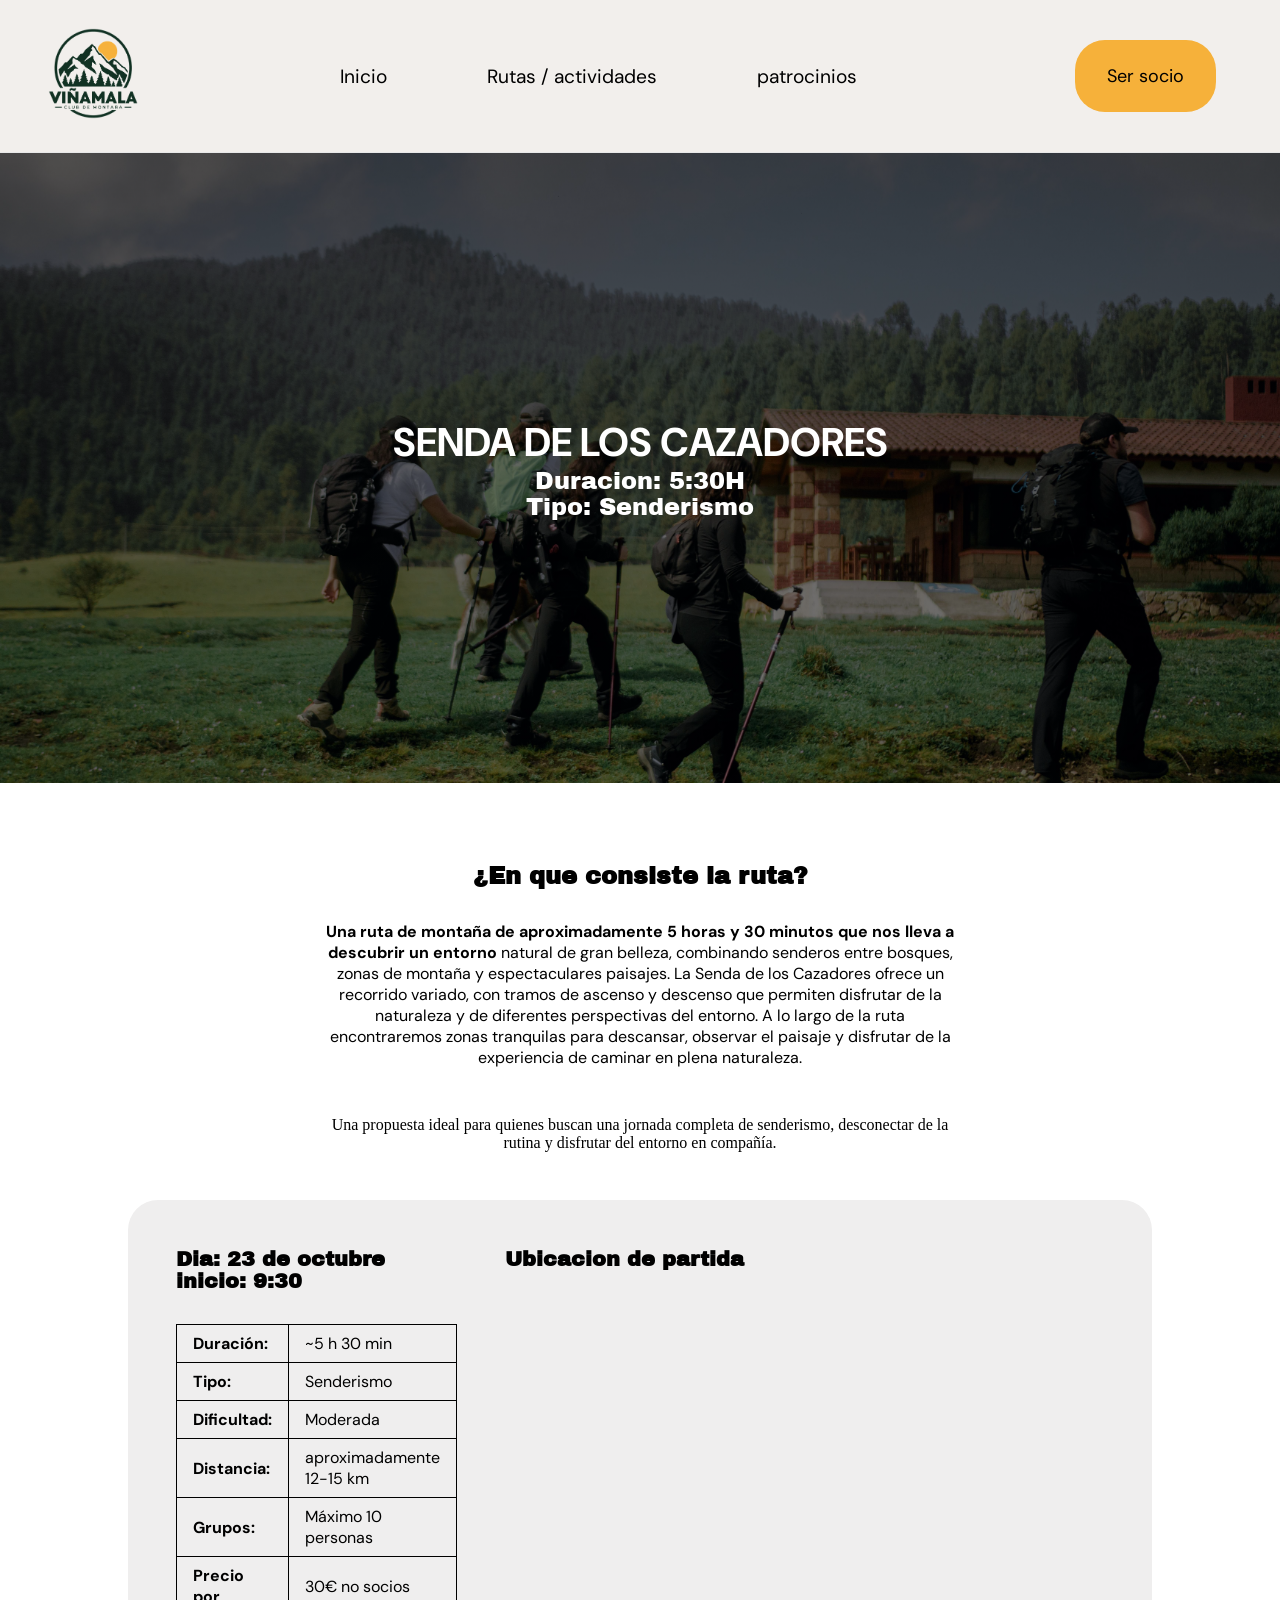
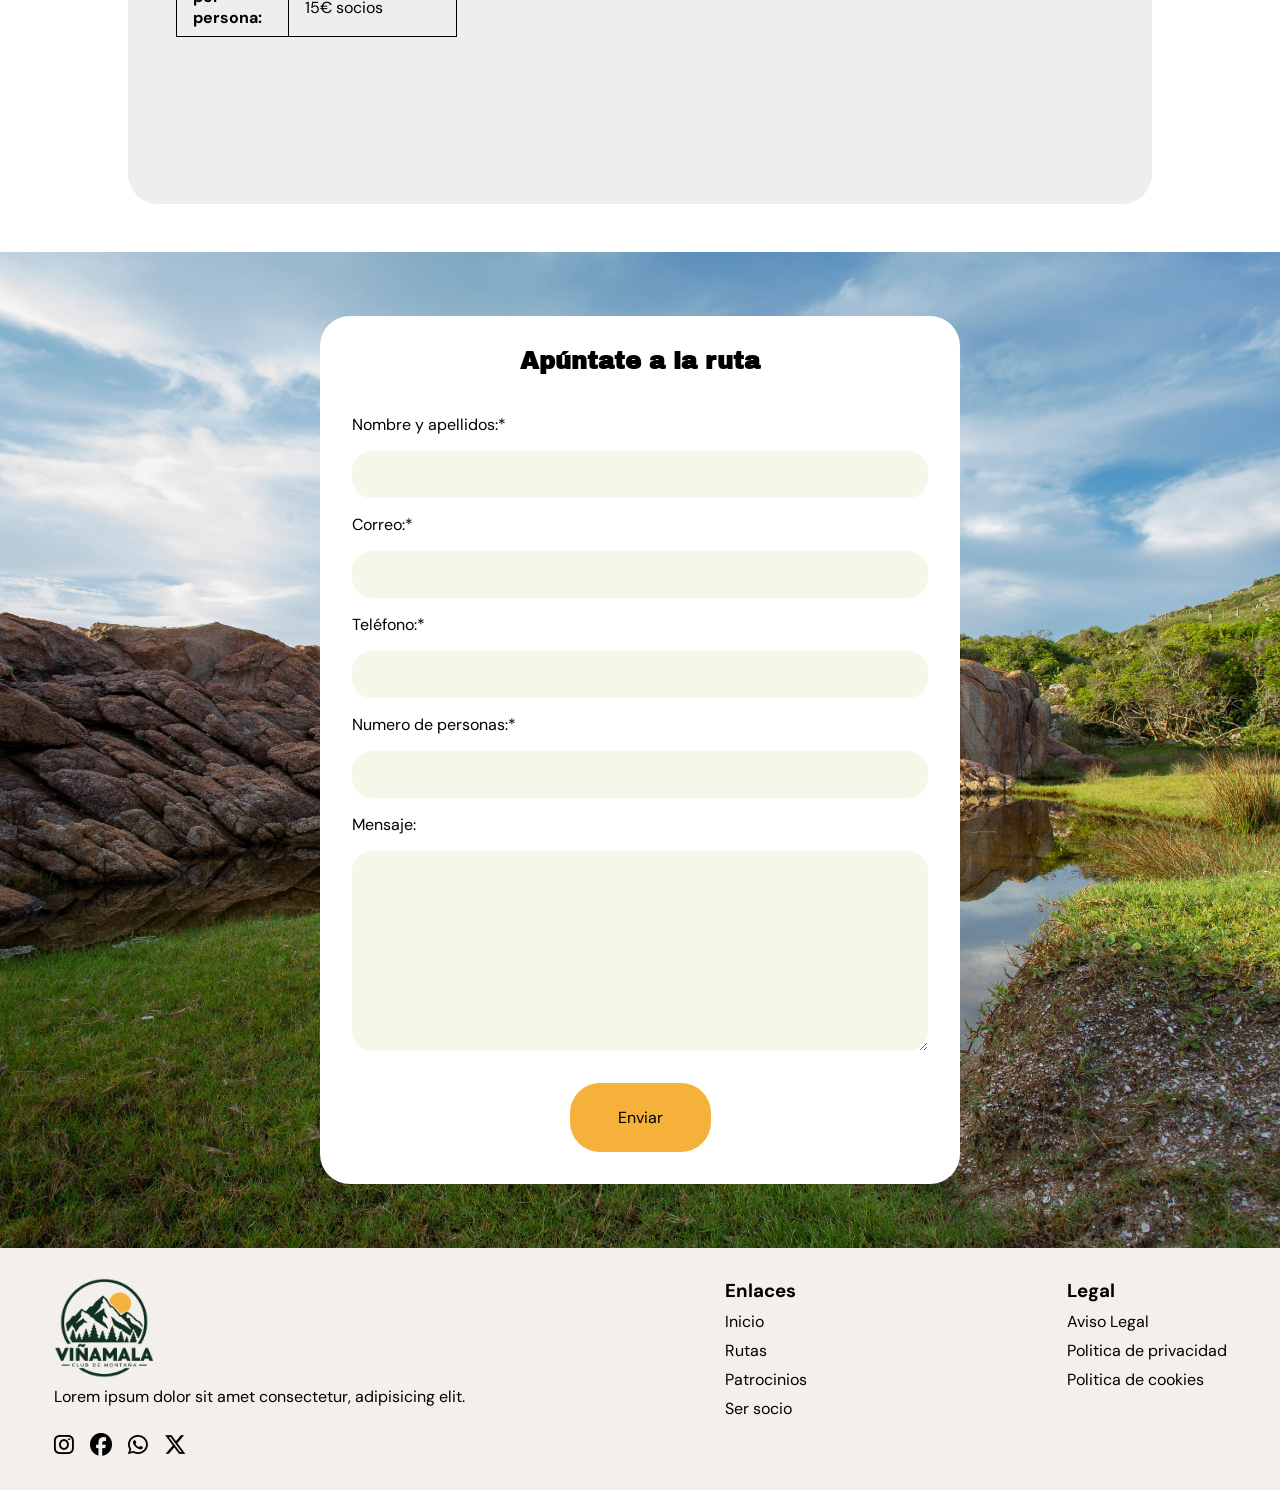
==== patrocinio.html @ 74b8d28e "version 2" ====
<!DOCTYPE html>
<html lang="es">

<head>
    <meta charset="UTF-8">
    <meta name="viewport" content="width=device-width, initial-scale=1.0">
    <link rel="stylesheet" href="/assets/css/rutademo.css">
    <link rel="stylesheet" href="/assets/css/header.css">
    <link rel="stylesheet" href="/assets/css/footer.css">
    <link rel="stylesheet" href="/assets/css/btn.css">
    <link rel="stylesheet" href="/assets/css/cards.css">
    <link rel="preconnect" href="https://fonts.googleapis.com">
    <link rel="preconnect" href="https://fonts.gstatic.com" crossorigin>
    <link
        href="https://fonts.googleapis.com/css2?family=Archivo+Black&family=DM+Sans:ital,opsz,wght@0,9..40,100..1000;1,9..40,100..1000&display=swap"
        rel="stylesheet">
    <link rel="stylesheet" href="https://cdnjs.cloudflare.com/ajax/libs/font-awesome/6.7.2/css/all.min.css">
    <title>Document</title>
</head>

<body>
     <header>
        <a href="/index.html"><img class="logo" src="/assets/img/logo_club.webp" alt="Logo del club Viñamala"></a>
        <nav>
            <a href="index.html">Inicio</a>
            <a href="">Rutas / actividades</a>
            <a href="patrocinio.html">patrocinios</a>
        </nav>
        <a class="btn1" href="socios.html">Ser socio</a>
    </header>
    <main>
        <section class="banner">
            <div class="hero">
                <h1>Senda de los Cazadores</h1>
                <p>Duracion: 5:30H</p>
                <p>Tipo: Senderismo</p>
            </div>
        </section>
        <section class="rute-sec">
            <h2>¿En que consiste la ruta?</h2>
            <div class="rute-info1">
                <p> <strong>Una ruta de montaña de aproximadamente 5 horas y 30 minutos que nos lleva a descubrir un entorno</strong>
                    natural de gran belleza, combinando senderos entre bosques, zonas de montaña y espectaculares
                    paisajes.

                    La Senda de los Cazadores ofrece un recorrido variado, con tramos de ascenso y descenso que permiten
                    disfrutar de la naturaleza y de diferentes perspectivas del entorno. A lo largo de la ruta
                    encontraremos zonas tranquilas para descansar, observar el paisaje y disfrutar de la experiencia de
                    caminar en plena naturaleza.

                    <blockquote>Una propuesta ideal para quienes buscan una jornada completa de senderismo, desconectar de la rutina
                    y disfrutar del entorno en compañía.</blockquote>
                </p>
            </div>
        </section>
        <section class="card-inmap">
            <div class="info">
                <h2>Dia: 23 de octubre <br> inicio: 9:30</h2>
                <div>
                    <table class="info-ruta">
                        <tr>
                            <th>Duración:</th>
                            <td>~5 h 30 min</td>
                        </tr>
                        <tr>
                            <th>Tipo:</th>
                            <td>Senderismo</td>
                        </tr>
                        <tr>
                            <th>Dificultad:</th>
                            <td>Moderada</td>
                        </tr>
                        <tr>
                            <th>Distancia:</th>
                            <td>aproximadamente 12-15 km</td>
                        </tr>
                        <tr>
                            <th>Grupos:</th>
                            <td>Máximo 10 personas</td>
                        </tr>
                        <tr>
                            <th>Precio por persona:</th>
                            <td>30€ no socios <br> 15€ socios</td>
                        </tr>
                    </table>
                </div>
            </div>
            <div class="mapa">
                <h2>Ubicacion de partida</h2>
                <iframe
                    src="https://www.google.com/maps/embed?pb=!1m14!1m12!1m3!1d183.6348632690025!2d-0.5462354050533341!3d42.57317275959093!2m3!1f0!2f0!3f0!3m2!1i1024!2i768!4f13.1!5e0!3m2!1ses!2ses!4v1790272390685!5m2!1ses!2ses"
                    width="600" height="450" style="border:0;" allowfullscreen="" loading="lazy"
                    referrerpolicy="strict-origin-when-cross-origin"></iframe>
            </div>
        </section>
        <section class="card-form">
            <div class="form">
                <h2>Apúntate a la ruta</h2>
                <form action="/solicitar" method="get">
                    <div class="campo">
                        <label for="nombre">Nombre y apellidos:*</label>
                        <input type="text" id="nombre" name="nombre" required>
                    </div>
                    <div class="campo">
                        <label for="correo">Correo:*</label>
                        <input type="email" id="correo" name="correo" required>
                    </div>
                    <div class="campo">
                        <label for="telefono">Teléfono:*</label>
                        <input type="tel" id="telefono" name="telefono" required>
                    </div>
                    <div class="campo">
                        <label for="personas">Numero de personas:*</label>
                        <input type="number" id="personas" name="personas" min="1" max="10" required>
                    </div>
                    <div class="campo">
                        <label for="mensaje">Mensaje:</label>
                        <textarea id="mensaje" name="mensaje" rows="2"></textarea>
                    </div>
                    <button type="submit" class="btnform">Enviar</button>
                </form>
            </div>
        </section>
    </main>
    <footer>
        <div class="fo-columm-1">
            <img src="/assets/img/logo_club.webp" alt="Logo del club">
            <p>Lorem ipsum dolor sit amet consectetur, adipisicing elit.</p>
            <div class="icon">
                <a href="#" aria-label="Instagram"><i class="fa-brands fa-instagram"></i></a>
                <a href="#" aria-label="Facebook"><i class="fa-brands fa-facebook"></i></a>
                <a href="#" aria-label="Whtasapp"><i class="fa-brands fa-whatsapp"></i></a>
                <a href="#" aria-label="X (twitter)"><i class="fa-brands fa-x-twitter"></i></a>
            </div>
        </div>
        <div class="fo-columm-2">
            <h3>Enlaces</h3>
            <a href="index.html">Inicio</a>
            <a href="#">Rutas</a>
            <a href="#">Patrocinios</a>
            <a href="#">Ser socio</a>
        </div>
        <div class="legal">
            <h3>Legal</h3>
            <a href="">Aviso Legal</a>
            <a href="">Politica de privacidad</a>
            <a href="">Politica de cookies</a>
        </div>
    </footer>
</body>

</html>
---- assets/css/rutademo.css ----
* {
    margin: 0;
    padding: 0;
    box-sizing: border-box;
}
:root {
    --color-acento: #f5cb81;
    --fuente-principal: "DM Sans", sans-serif;
    --fuente-secundaria: "Archivo Black", sans-serif;
}
.banner{
    display: flex;
    justify-content: center;
    align-items: center;
    background-image: linear-gradient(rgba(0, 0, 0, 0.675), rgba(0, 0, 0, 0.5)), url('/assets/img/senda-cazadores.jpg');
    background-color: azure;
    background-size: cover;
    background-repeat: no-repeat;
    background-position: center;
    height: 70vh;
}
.hero{
    flex-direction: column;
    text-align: center;
    color: white;
}
.hero h1{
    font-family: var(--fuente-principal);
    font-size: 2.5rem;
    text-transform: uppercase;
}
.hero p{
    font-family: var(--fuente-secundaria);
    font-size: 1.5rem;
}
.rute-sec h2{
    font-family: var(--fuente-secundaria);
    text-align: center;
    margin-top: 5rem;
    margin-bottom: 2rem;
}
.rute-info1{
    text-align: center;
    width: 50%;
    margin-left: auto;
    margin-right: auto;
}
.rute-info1 p{
    margin-bottom: 3rem;
    font-family: var(--fuente-principal);
}
.info-ruta {
    font-family: var(--fuente-principal);
    border-collapse: collapse;
    width: 100%;
    max-width: 600px;
}

.info-ruta th,
.info-ruta td {
    border: 1px solid black;
    padding: 0.5rem 1rem;
    text-align: left;
}

.card-inmap{
    display: grid;
    grid-template-columns: 1fr 1fr;
    width: 80%;
    margin-left: auto;
    margin-right: auto;
    padding: 3rem;
    border-radius: 30px;
    gap: 3rem;
    background-color: rgb(239, 238, 238);
    margin-bottom: 3rem;
}
.info h2{
    font-size: 1.3rem;
    margin-bottom: 2rem;
    font-family: var(--fuente-secundaria);
}
.mapa h2{
    font-size: 1.3rem;
    margin-bottom: 2rem;
    font-family: var(--fuente-secundaria);
}
.card-form{
    background-image: url(/assets/img/llano-larri.jpg);
    background-size: cover;
    background-position: center;
    display: flex;
    justify-content: center;
    align-items: center;
    min-height: 400px;
}

.form{
    display: flex;
    flex-direction: column;
    gap: 1.5rem;
    background-color: white;
    padding: 2rem;
    margin: 4rem;
    width: 50%;
    border-radius: 30px;
}
.form h2{
    font-family: var(--fuente-secundaria);
    text-align: center;
    margin-bottom: 1rem;
}
.form textarea{
    resize: vertical;
    width: 100%;
    max-height: 200px;
    min-height: 200px;
}
.campo{
    display: flex;
    flex-direction: column;
    gap: 1rem;
}
label{
    font-family: var(--fuente-principal);
}
button{
    display: block;
    margin-left: auto;
    margin-right: auto;
}
input, textarea{
    background-color: rgb(247, 247, 233);
    padding: 1rem;
    border-radius: 20px;
    margin-bottom: 1rem;
    border: none;
}
---- assets/css/header.css ----
:root {
    --color-acento: #f5cb81;
    --fuente-principal: "DM Sans", sans-serif;
    --fuente-secundaria: "Archivo Black", sans-serif;
}
header{
    font-family: var(--fuente-principal);
    display: flex;
    align-items: center;
    justify-content: space-between;
    padding: 1.5rem 3rem;
    background-color: rgb(242, 239, 236);
    border-bottom: 1px solid rgb(232, 232, 232);
}
.logo{
    width: 90px;
}
nav a{
    color: black;
    font-size: 1.2rem;
    text-decoration: none;
    margin: 3rem;
}

nav a:hover{
    color: blue;
}
---- assets/css/footer.css ----
:root {
    --color-acento: #f5cb81;
    --fuente-principal: "DM Sans", sans-serif;
    --fuente-secundaria: "Archivo Black", sans-serif;
}
footer{
    font-family: var(--fuente-principal);
    background-color: rgb(242, 239, 236);
    display: flex;
    justify-content: center;
    align-items: flex-start;
    gap: 200px;
}
footer img{
    width: 100px;
    height: 100px;
    object-fit: cover;
    justify-self: center;

}
footer div{
    padding: 30px;
    display: flex;
    flex-direction: column;
    gap: 8px;
}
footer a{
    text-decoration: none;
    color: black;
}
footer a:hover{
    color: blue;
}
.icon {
    flex-direction: row;
    padding: 0;
    padding-top: 1rem;
    gap: 1rem;
    font-size: 1.4rem;
}
---- assets/css/btn.css ----
.btn1{
    padding: 1.5rem;
    padding-left: 2rem;
    padding-right: 2rem;
    margin: 1rem;
    color: black;
    background-color: #f6b13a;
    text-decoration: none;
    border-radius: 30px;
    font-size: large;
}
.btn1:hover{
    background-color: #f5cb81;
}

.btn2{
    padding: 1.5rem;
    padding-left: 1rem;
    padding-right: 1rem;
    margin: 1rem;
    color: black;
    background-color: #f6b13a;
    text-decoration: none;
    border-radius: 30px;
    font-size: medium;
}
.btn2:hover{
    background-color: #f5cb81;
}
.btnform{
    font-family: "DM Sans", sans-serif;;
    margin-top: 1rem;
    padding: 1.5rem;
    padding-left: 3rem;
    padding-right: 3rem;
    color: black;
    background-color: #f6b13a;
    text-decoration: none;
    border-radius: 30px;
    font-size: medium;
    border: none;
    cursor: pointer;
}
.btnform:hover{
    background-color: #f5cb81;
}
---- assets/css/cards.css ----
.card img{
    width: 100%;
    border-radius: 30px;
    aspect-ratio: 3/4;
    margin-bottom: 1rem;
}
.card-activity{
    width: 70%;
    margin-top: 2rem;
    border: solid 2px;
    border-radius: 20px;
    border-color: black;
    margin-left: auto;
    margin-right: auto;
}
.activity-section{
    background-color: rgb(255, 247, 238);
    margin-top: 6rem;
    padding-bottom: 6rem;
}
.activity-section h2{
    text-align: center;
    padding: 3rem;
}
.next-activity{
    padding: 1.5rem;
    display: flex;
    align-items: center;
    justify-content: space-between;
    border-bottom: 2px solid black;
}
.next-activity img {
    width: 15%;
    border-radius: 30px;
}
.next-activity:last-child {
    border-bottom: none
}
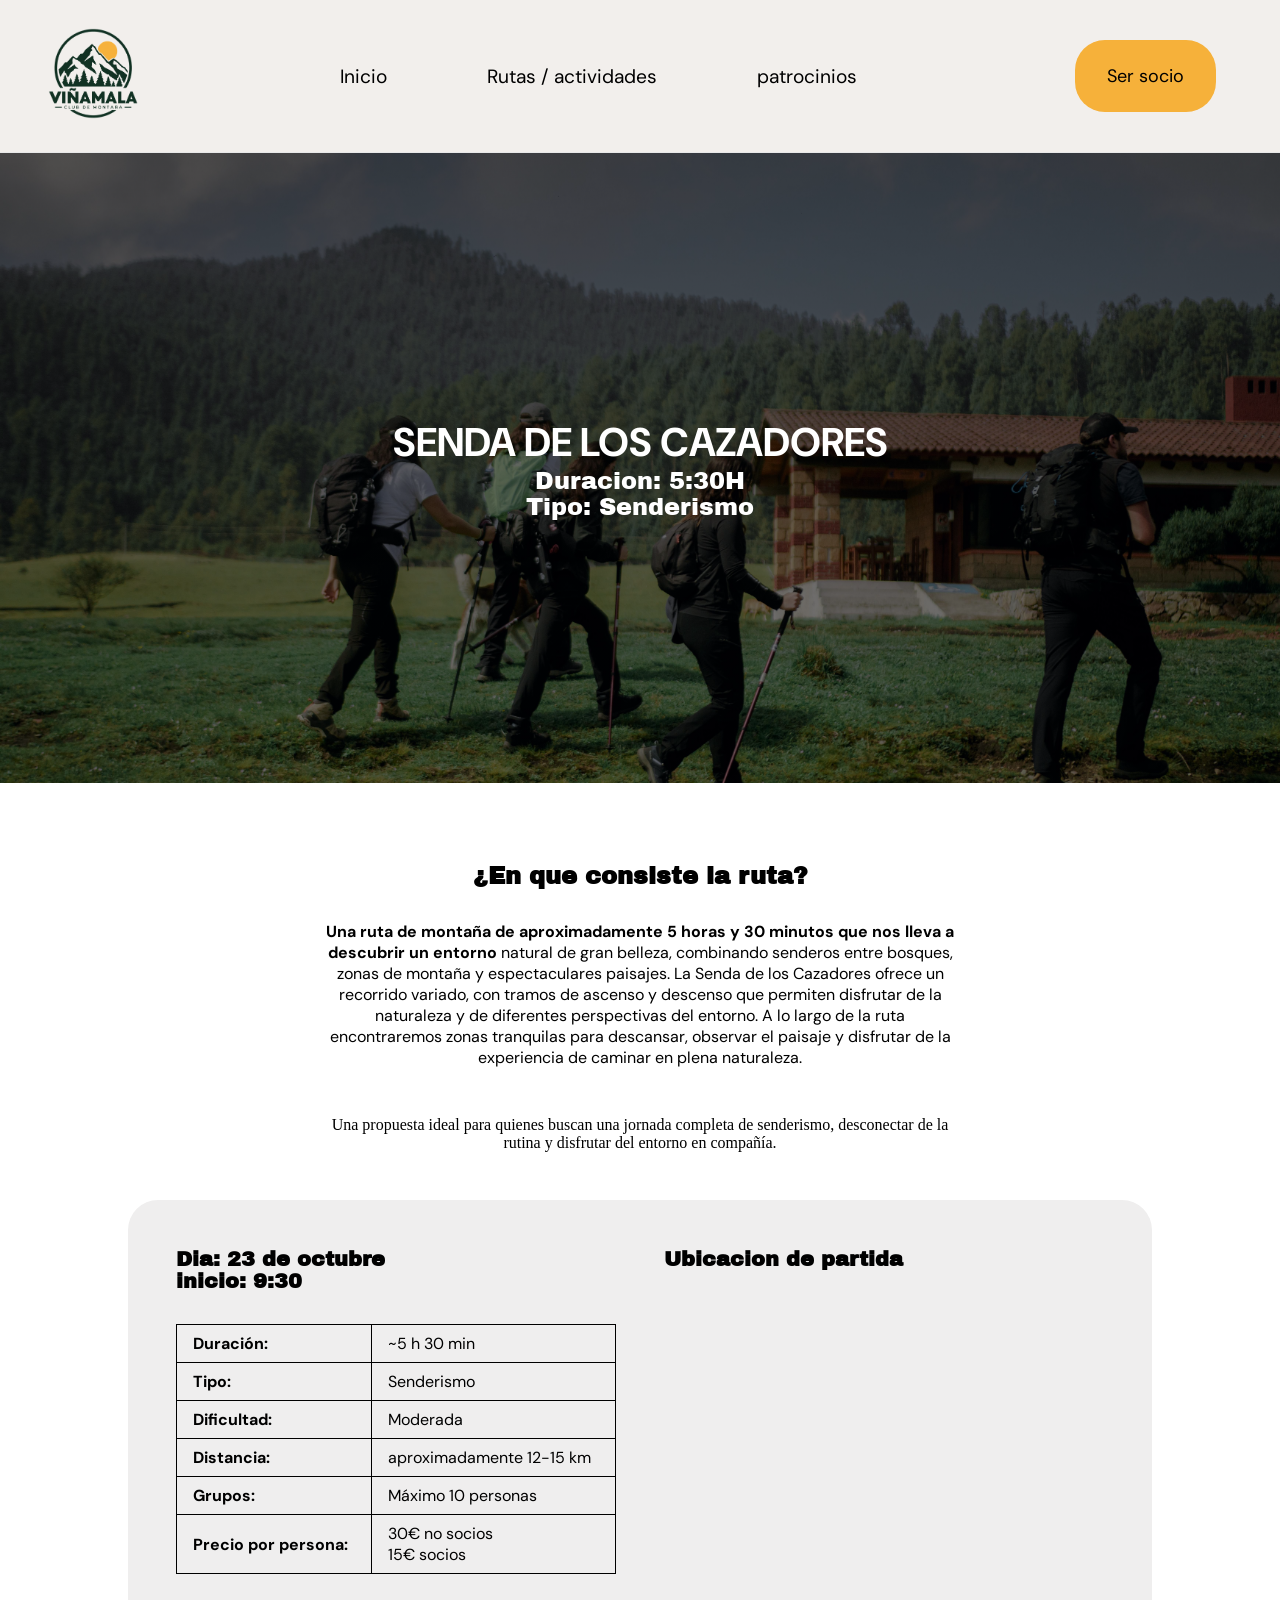
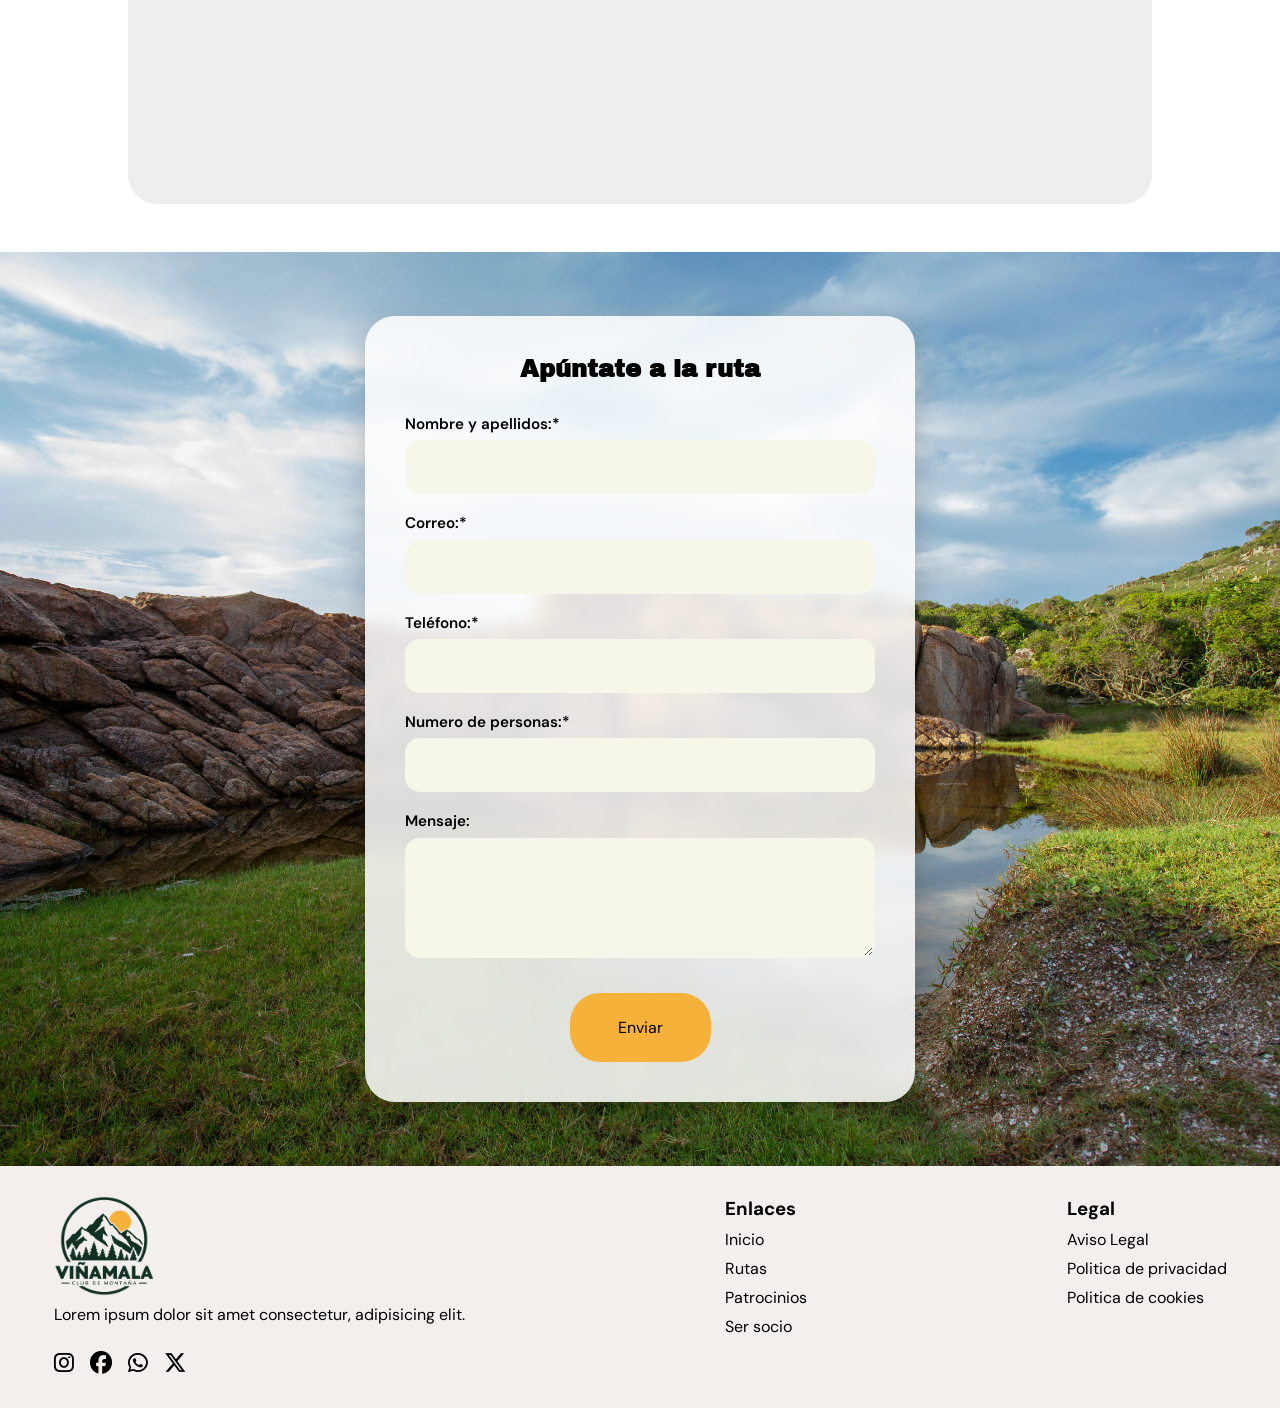
==== commit 2ccbb9ac: "version final" ====
--- a/patrocinio.html
+++ b/patrocinio.html
@@ -8,6 +8,7 @@
     <link rel="stylesheet" href="/assets/css/header.css">
     <link rel="stylesheet" href="/assets/css/footer.css">
     <link rel="stylesheet" href="/assets/css/btn.css">
+    <link rel="stylesheet" href="/assets/css/form.css">
     <link rel="stylesheet" href="/assets/css/cards.css">
     <link rel="preconnect" href="https://fonts.googleapis.com">
     <link rel="preconnect" href="https://fonts.gstatic.com" crossorigin>
--- a/assets/css/rutademo.css
+++ b/assets/css/rutademo.css
@@ -85,54 +85,60 @@
     margin-bottom: 2rem;
     font-family: var(--fuente-secundaria);
 }
-.card-form{
-    background-image: url(/assets/img/llano-larri.jpg);
-    background-size: cover;
-    background-position: center;
-    display: flex;
-    justify-content: center;
-    align-items: center;
-    min-height: 400px;
+.mapa iframe{
+    max-width: 100%;
 }
 
-.form{
-    display: flex;
-    flex-direction: column;
-    gap: 1.5rem;
-    background-color: white;
-    padding: 2rem;
-    margin: 4rem;
-    width: 50%;
-    border-radius: 30px;
+
+/* ---------- Responsive ---------- */
+/* Tablet */
+@media (max-width: 900px){
+    .rute-info1{
+        width: auto;
+        padding: 0 1.5rem;
+    }
+    .card-inmap{
+        grid-template-columns: 1fr;
+        width: auto;
+        margin: 0 1.5rem 3rem;
+        padding: 2rem;
+    }
+    .mapa iframe{
+        width: 100%;
+    }
 }
-.form h2{
-    font-family: var(--fuente-secundaria);
-    text-align: center;
-    margin-bottom: 1rem;
+/* Móvil */
+@media (max-width: 600px){
+    .banner{
+        height: 50vh;
+    }
+    .hero{
+        padding: 0 1rem;
+    }
+    .hero h1{
+        font-size: 1.8rem;
+    }
+    .hero p{
+        font-size: 1.2rem;
+    }
+    .rute-sec h2{
+        margin-top: 3rem;
+        padding: 0 1rem;
+    }
+    .rute-info1{
+        padding: 0 1rem;
+    }
+    .card-inmap{
+        margin: 0 1rem 2rem;
+        padding: 1.5rem;
+        gap: 2rem;
+    }
+    .mapa iframe{
+        height: 300px;
+    }
+    .info-ruta th,
+    .info-ruta td{
+        padding: 0.5rem;
+        font-size: 0.95rem;
+    }
 }
-.form textarea{
-    resize: vertical;
-    width: 100%;
-    max-height: 200px;
-    min-height: 200px;
-}
-.campo{
-    display: flex;
-    flex-direction: column;
-    gap: 1rem;
-}
-label{
-    font-family: var(--fuente-principal);
-}
-button{
-    display: block;
-    margin-left: auto;
-    margin-right: auto;
-}
-input, textarea{
-    background-color: rgb(247, 247, 233);
-    padding: 1rem;
-    border-radius: 20px;
-    margin-bottom: 1rem;
-    border: none;
-}
--- a/assets/css/header.css
+++ b/assets/css/header.css
@@ -24,4 +24,44 @@
 
 nav a:hover{
     color: blue;
-}+}
+
+/* ---------- Responsive ---------- */
+/* Tablet */
+@media (max-width: 900px){
+    header{
+        padding: 1rem 1.5rem;
+    }
+    nav a{
+        margin: 0 1rem;
+        font-size: 1.1rem;
+    }
+    header .btn1{
+        margin: 0;
+        padding: 1rem 1.5rem;
+    }
+}
+/* Móvil */
+@media (max-width: 600px){
+    header{
+        flex-direction: column;
+        gap: 1rem;
+    }
+    .logo{
+        width: 70px;
+    }
+    nav{
+        display: flex;
+        flex-wrap: wrap;
+        justify-content: center;
+        gap: 0.5rem 1.2rem;
+    }
+    nav a{
+        margin: 0;
+        font-size: 1rem;
+    }
+    header .btn1{
+        padding: 0.8rem 1.5rem;
+        font-size: 1rem;
+    }
+}
--- a/assets/css/footer.css
+++ b/assets/css/footer.css
@@ -37,4 +37,29 @@
     padding-top: 1rem;
     gap: 1rem;
     font-size: 1.4rem;
-}+}
+
+/* ---------- Responsive ---------- */
+/* Tablet */
+@media (max-width: 900px){
+    footer{
+        flex-wrap: wrap;
+        gap: 2rem;
+    }
+}
+/* Móvil */
+@media (max-width: 600px){
+    footer{
+        flex-direction: column;
+        align-items: center;
+        gap: 0;
+        text-align: center;
+    }
+    footer div{
+        align-items: center;
+        padding: 1.5rem 1rem;
+    }
+    .icon{
+        justify-content: center;
+    }
+}
--- a/assets/css/form.css
+++ b/assets/css/form.css
@@ -0,0 +1,90 @@
+/* Formulario (rutademo, patrocinio y socios) */
+.card-form{
+    background-image: url(/assets/img/llano-larri.jpg);
+    background-size: cover;
+    background-position: center;
+    display: flex;
+    justify-content: center;
+    align-items: center;
+    min-height: 400px;
+    padding: 4rem 1.5rem;
+}
+.form{
+    font-family: var(--fuente-principal);
+    width: 100%;
+    max-width: 550px;
+    padding: 2.5rem;
+    background-color: rgba(255, 255, 255, 0.85);
+    backdrop-filter: blur(8px);
+    border-radius: 30px;
+    box-shadow: 0 10px 30px rgba(0, 0, 0, 0.2);
+}
+.form h2{
+    font-family: var(--fuente-secundaria);
+    text-align: center;
+    margin-bottom: 2rem;
+}
+.form form{
+    display: flex;
+    flex-direction: column;
+    gap: 1.2rem;
+}
+.campo{
+    display: flex;
+    flex-direction: column;
+    gap: 0.4rem;
+}
+.form label{
+    font-weight: 600;
+    font-size: 0.95rem;
+}
+.form input,
+.form textarea{
+    width: 100%;
+    padding: 0.9rem 1rem;
+    font-family: inherit;
+    font-size: 1rem;
+    background-color: rgb(247, 247, 233);
+    border: 2px solid transparent;
+    border-radius: 15px;
+}
+.form textarea{
+    resize: vertical;
+    min-height: 120px;
+    max-height: 250px;
+}
+.form input:focus,
+.form textarea:focus{
+    outline: none;
+    border-color: var(--color-acento);
+    background-color: white;
+}
+.form button{
+    align-self: center;
+}
+
+
+/* ---------- Responsive ---------- */
+/* Tablet */
+@media (max-width: 900px){
+    .card-form{
+        padding: 3rem 1.5rem;
+    }
+}
+/* Móvil */
+@media (max-width: 600px){
+    .card-form{
+        padding: 2rem 1rem;
+    }
+    .form{
+        padding: 1.5rem;
+        border-radius: 20px;
+    }
+    .form h2{
+        font-size: 1.4rem;
+        margin-bottom: 1.5rem;
+    }
+    .form button{
+        align-self: stretch;
+    }
+}
--- a/assets/css/cards.css
+++ b/assets/css/cards.css
@@ -36,3 +36,56 @@
 .next-activity:last-child {
     border-bottom: none
 }
+
+
+/* ---------- Responsive ---------- */
+/* Tablet: imagen a la izquierda y los textos en columna a la derecha */
+@media (max-width: 900px){
+    .card-activity{
+        width: auto;
+        margin: 2rem 1.5rem 0;
+    }
+    .next-activity{
+        display: grid;
+        grid-template-columns: 160px 1fr;
+        column-gap: 1.5rem;
+        row-gap: 0.4rem;
+    }
+    .next-activity img{
+        grid-row: 1 / span 4;
+        width: 100%;
+        aspect-ratio: 1;
+        object-fit: cover;
+        border-radius: 20px;
+    }
+    .next-activity .btn2{
+        justify-self: start;
+        margin: 0.5rem 0 0;
+        padding: 0.8rem 1.5rem;
+    }
+}
+/* Móvil: todo en una columna */
+@media (max-width: 600px){
+    .activity-section{
+        margin-top: 3rem;
+        padding-bottom: 3rem;
+    }
+    .activity-section h2{
+        padding: 2rem 1rem 0;
+    }
+    .card-activity{
+        margin: 1.5rem 1rem 0;
+    }
+    .next-activity{
+        grid-template-columns: 1fr;
+        text-align: center;
+    }
+    .next-activity img{
+        grid-row: auto;
+        aspect-ratio: 16/9;
+        margin-bottom: 0.5rem;
+    }
+    .next-activity .btn2{
+        justify-self: center;
+    }
+}
